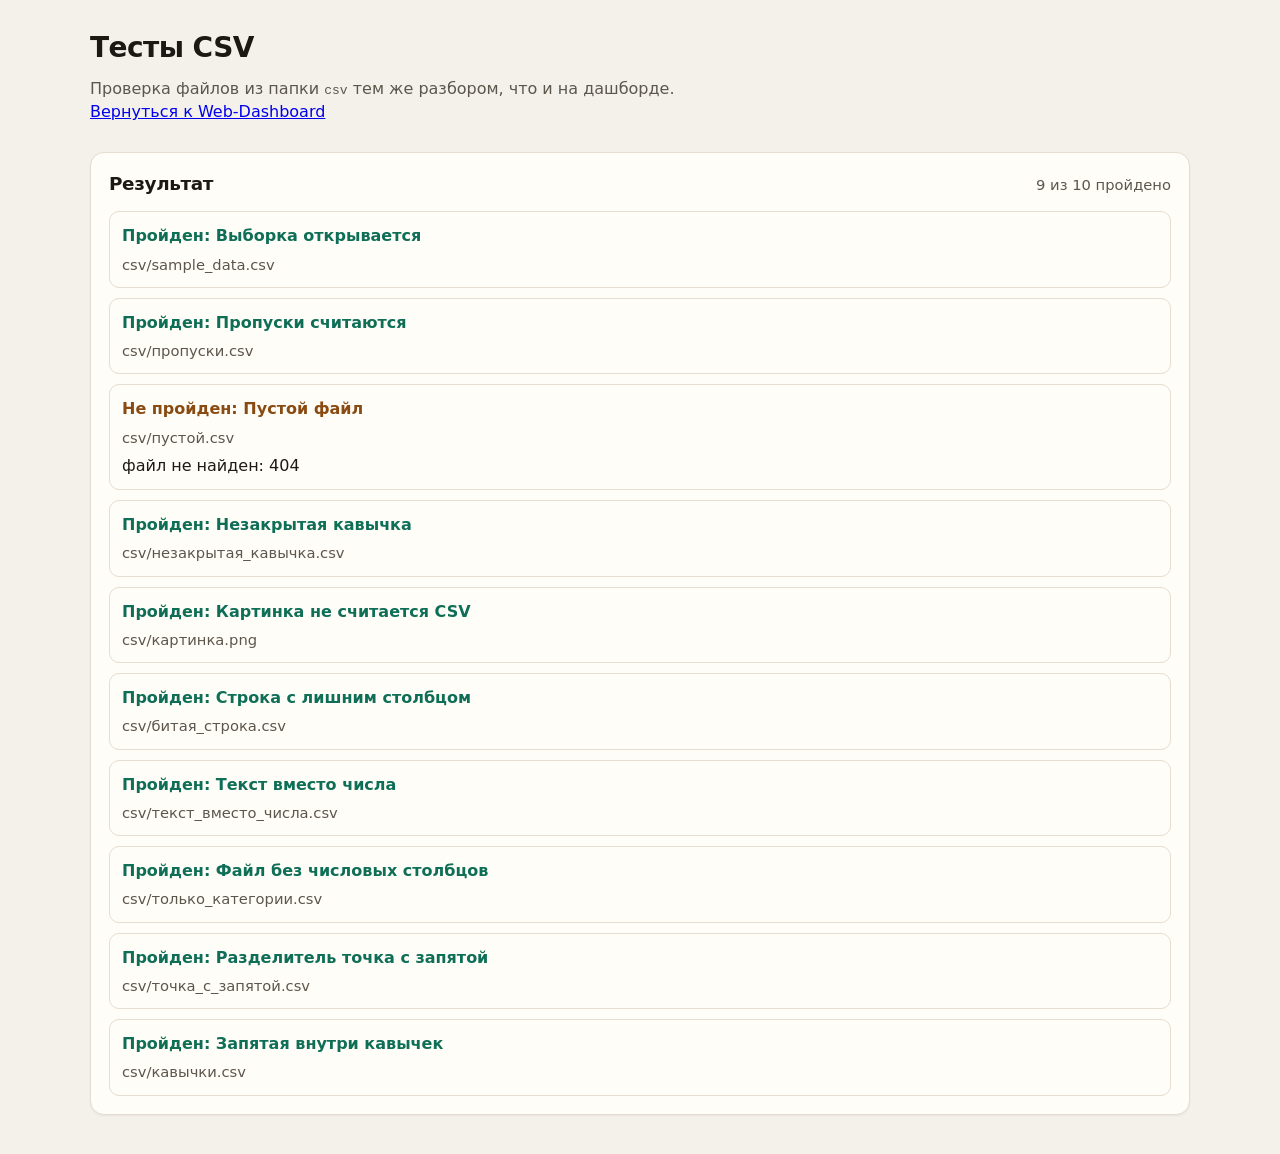
==== tests.html @ 311c21a6 "Check the CSV fixtures in the browser. The test page runs the same parser as the dashboard against e" ====
<!DOCTYPE html>
<html lang="ru">
<head>
  <meta charset="UTF-8">
  <meta name="viewport" content="width=device-width, initial-scale=1">
  <title>Тесты CSV</title>
  <link rel="stylesheet" href="styles.css">
</head>
<body>
  <header>
    <h1>Тесты CSV</h1>
    <p class="lede">Проверка файлов из папки <code>csv</code> тем же разбором, что и на дашборде. <a href="index.html">Вернуться к Web-Dashboard</a></p>
  </header>
  <main>
    <section aria-labelledby="tests-title">
      <div class="section-head">
        <h2 id="tests-title">Результат</h2>
        <p class="hint" id="summary">Запуск…</p>
      </div>
      <ul class="test-list" id="results"></ul>
    </section>
  </main>
  <script src="script.js"></script>
  <script src="tests.js"></script>
</body>
</html>
---- styles.css ----
:root {
  --bg: #f4f1ea;
  --surface: #fffdf8;
  --ink: #1c1915;
  --muted: #5c564c;
  --line: #e4ddd0;
  --accent: #0f6e56;
  --accent-soft: #e5f4ef;
  --warn: #8a4b12;
  --shadow: 0 1px 2px rgba(28, 25, 21, 0.06);
}

* {
  box-sizing: border-box;
}

body {
  margin: 0;
  min-height: 100vh;
  font-family: "Segoe UI", system-ui, sans-serif;
  color: var(--ink);
  background: var(--bg);
  line-height: 1.45;
}

header,
main {
  width: min(1100px, calc(100% - 32px));
  margin-inline: auto;
}

header {
  padding: 28px 0 8px;
}

h1,
h2 {
  margin: 0;
  font-weight: 650;
  letter-spacing: -0.02em;
}

h1 {
  font-size: 1.75rem;
}

h2 {
  font-size: 1.15rem;
}

.lede,
.hint,
.empty {
  color: var(--muted);
}

.lede {
  max-width: 62ch;
  margin: 8px 0 0;
}

main {
  display: grid;
  gap: 16px;
  padding: 20px 0 40px;
}

section {
  min-width: 0;
  background: var(--surface);
  border: 1px solid var(--line);
  border-radius: 14px;
  box-shadow: var(--shadow);
  padding: 18px;
}

.section-head {
  display: flex;
  justify-content: space-between;
  gap: 12px;
  align-items: baseline;
  margin-bottom: 14px;
}

.hint {
  margin: 0;
  font-size: 0.92rem;
}

.dropzone {
  display: flex;
  flex-direction: column;
  align-items: center;
  gap: 4px;
  border: 1.5px dashed #b7c9c1;
  background: var(--accent-soft);
  border-radius: 12px;
  padding: 28px 16px;
  text-align: center;
}

.dropzone strong {
  display: block;
  margin-bottom: 6px;
}

.dropzone.dragover {
  border-color: var(--accent);
  background: #d7efe6;
}

.file-name {
  margin: 12px 0 0;
}

.file-name:empty {
  display: none;
}

.file-btn {
  display: inline-block;
  margin-top: 12px;
  background: var(--accent);
  color: #fff;
  border-radius: 999px;
  padding: 8px 16px;
  cursor: pointer;
  font-weight: 600;
}

.file-btn input {
  position: absolute;
  width: 1px;
  height: 1px;
  overflow: hidden;
  clip: rect(0 0 0 0);
}

.summary {
  display: grid;
  grid-template-columns: repeat(3, minmax(0, 1fr));
  gap: 10px;
  margin: 0 0 14px;
  padding: 0;
  list-style: none;
}

.summary li {
  background: #f7f4ee;
  border-radius: 10px;
  padding: 10px 12px;
}

.summary span {
  display: block;
  color: var(--muted);
  font-size: 0.82rem;
}

.summary strong {
  font-size: 1.25rem;
}

.table-wrap {
  overflow-x: auto;
  max-width: 100%;
  border: 1px solid var(--line);
  border-radius: 10px;
}

table {
  width: 100%;
  border-collapse: collapse;
  font-size: 0.92rem;
  white-space: nowrap;
}

th,
td {
  padding: 8px 12px;
  text-align: left;
  border-bottom: 1px solid var(--line);
}

th {
  background: #f7f4ee;
  font-weight: 650;
}

.columns,
.stats,
.charts {
  display: grid;
  gap: 10px;
}

.columns {
  margin: 0;
  padding: 0;
  list-style: none;
}

.pill {
  display: inline-block;
  margin-left: 8px;
  padding: 1px 8px;
  border-radius: 999px;
  background: var(--accent-soft);
  color: var(--accent);
  font-size: 0.78rem;
  font-weight: 650;
}

.error {
  display: none;
  margin-top: 12px;
  padding: 10px 12px;
  border-radius: 10px;
  background: #fff4e8;
  color: var(--warn);
}

.error.visible {
  display: block;
}

.test-list {
  margin: 0;
  padding: 0;
  list-style: none;
  display: grid;
  gap: 10px;
}

.test-list li {
  padding: 12px;
  border: 1px solid var(--line);
  border-radius: 10px;
}

.test-list .title {
  font-weight: 650;
}

.pass .title {
  color: var(--accent);
}

.fail .title {
  color: var(--warn);
}

.test-list p {
  margin: 6px 0 0;
}

@media (max-width: 720px) {
  header,
  main {
    width: min(1100px, calc(100% - 20px));
  }

  .summary,
  .stats,
  .charts {
    grid-template-columns: 1fr;
  }

  .section-head {
    flex-direction: column;
  }
}
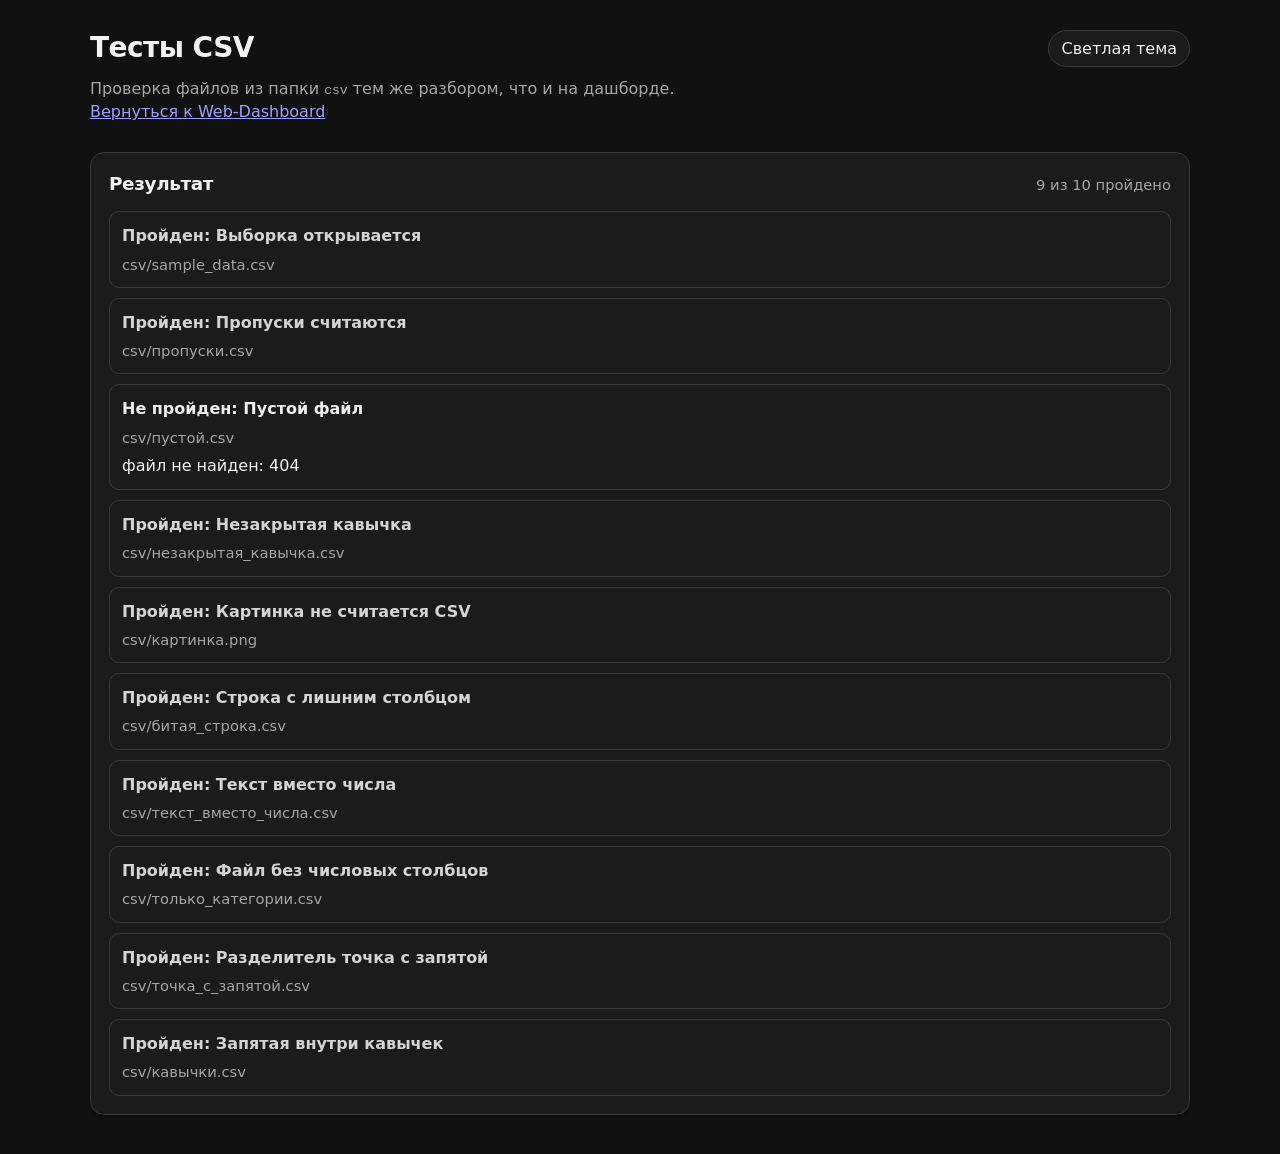
==== commit 2b694582: "add dark theme" ====
--- a/tests.html
+++ b/tests.html
@@ -4,11 +4,17 @@
   <meta charset="UTF-8">
   <meta name="viewport" content="width=device-width, initial-scale=1">
   <title>Тесты CSV</title>
+  <script>
+    document.documentElement.dataset.theme = localStorage.getItem("theme") || "dark";
+  </script>
   <link rel="stylesheet" href="styles.css">
 </head>
 <body>
   <header>
-    <h1>Тесты CSV</h1>
+    <div class="header-bar">
+      <h1>Тесты CSV</h1>
+      <button type="button" id="theme-toggle" class="theme-toggle">Светлая тема</button>
+    </div>
     <p class="lede">Проверка файлов из папки <code>csv</code> тем же разбором, что и на дашборде. <a href="index.html">Вернуться к Web-Dashboard</a></p>
   </header>
   <main>
--- a/styles.css
+++ b/styles.css
@@ -1,13 +1,45 @@
 :root {
-  --bg: #f4f1ea;
-  --surface: #fffdf8;
-  --ink: #1c1915;
-  --muted: #5c564c;
-  --line: #e4ddd0;
-  --accent: #0f6e56;
-  --accent-soft: #e5f4ef;
-  --warn: #8a4b12;
-  --shadow: 0 1px 2px rgba(28, 25, 21, 0.06);
+  --bg: #e8e8e8;
+  --surface: #f7f7f7;
+  --ink: #1a1a1a;
+  --muted: #5a5a5a;
+  --line: #cfcfcf;
+  --accent: #4a4a4a;
+  --accent-soft: #e4e4e4;
+  --warn: #2b2b2b;
+  --warn-bg: #dedede;
+  --surface-muted: #efefef;
+  --file-bg: #0f6e56;
+  --file-ink: #fff;
+  --file-zone: #e5f4ef;
+  --file-border: #b7c9c1;
+  --file-zone-hover: #d7efe6;
+  --chart-fill: rgba(15, 110, 86, 0.75);
+  --chart-border: #0f6e56;
+  --shadow: 0 1px 2px rgba(0, 0, 0, 0.08);
+  color-scheme: light;
+}
+
+[data-theme="dark"] {
+  --bg: #111111;
+  --surface: #1b1b1b;
+  --ink: #f2f2f2;
+  --muted: #a6a6a6;
+  --line: #3a3a3a;
+  --accent: #d4d4d4;
+  --accent-soft: #2a2a2a;
+  --warn: #eeeeee;
+  --warn-bg: #2a2a2a;
+  --surface-muted: #242424;
+  --file-bg: #3dbe9a;
+  --file-ink: #10211c;
+  --file-zone: #17332d;
+  --file-border: #3f6f62;
+  --file-zone-hover: #24443c;
+  --chart-fill: rgba(61, 190, 154, 0.8);
+  --chart-border: #3dbe9a;
+  --shadow: 0 1px 2px rgba(0, 0, 0, 0.4);
+  color-scheme: dark;
 }
 
 * {
@@ -31,6 +63,34 @@
 
 header {
   padding: 28px 0 8px;
+}
+
+.header-bar {
+  display: flex;
+  justify-content: space-between;
+  align-items: center;
+  flex-wrap: wrap;
+  gap: 12px;
+}
+
+.theme-toggle {
+  border: 1px solid var(--line);
+  background: var(--surface);
+  color: var(--ink);
+  border-radius: 999px;
+  padding: 6px 12px;
+  font: inherit;
+  cursor: pointer;
+  white-space: nowrap;
+}
+
+.theme-toggle:hover {
+  border-color: var(--accent);
+}
+
+.theme-toggle:focus-visible {
+  outline: 2px solid var(--accent);
+  outline-offset: 2px;
 }
 
 h1,
@@ -92,8 +152,8 @@
   flex-direction: column;
   align-items: center;
   gap: 4px;
-  border: 1.5px dashed #b7c9c1;
-  background: var(--accent-soft);
+  border: 1.5px dashed var(--file-border);
+  background: var(--file-zone);
   border-radius: 12px;
   padding: 28px 16px;
   text-align: center;
@@ -105,8 +165,8 @@
 }
 
 .dropzone.dragover {
-  border-color: var(--accent);
-  background: #d7efe6;
+  border-color: var(--file-bg);
+  background: var(--file-zone-hover);
 }
 
 .file-name {
@@ -114,18 +174,42 @@
 }
 
 .file-name:empty {
+  display: none;
+}
+
+.filters {
+  display: grid;
+  grid-template-columns: repeat(2, minmax(0, 1fr));
+  gap: 12px;
+  margin-top: 14px;
+}
+
+.filters[hidden] {
+  display: none;
+}
+
+#filter-note {
+  margin: 10px 0 0;
+}
+
+#filter-note:empty {
   display: none;
 }
 
 .file-btn {
   display: inline-block;
   margin-top: 12px;
-  background: var(--accent);
-  color: #fff;
+  background: var(--file-bg);
+  color: var(--file-ink);
   border-radius: 999px;
   padding: 8px 16px;
   cursor: pointer;
   font-weight: 600;
+}
+
+.file-btn:focus-within {
+  outline: 2px solid var(--file-bg);
+  outline-offset: 2px;
 }
 
 .file-btn input {
@@ -146,7 +230,7 @@
 }
 
 .summary li {
-  background: #f7f4ee;
+  background: var(--surface-muted);
   border-radius: 10px;
   padding: 10px 12px;
 }
@@ -183,7 +267,7 @@
 }
 
 th {
-  background: #f7f4ee;
+  background: var(--surface-muted);
   font-weight: 650;
 }
 
@@ -211,12 +295,96 @@
   font-weight: 650;
 }
 
+.stats {
+  grid-template-columns: repeat(auto-fit, minmax(240px, 1fr));
+}
+
+.charts {
+  grid-template-columns: repeat(auto-fit, minmax(280px, 1fr));
+  min-width: 0;
+}
+
+.chart-frame {
+  position: relative;
+  width: 100%;
+  max-width: 100%;
+  height: 260px;
+  overflow: hidden;
+}
+
+.stats-group {
+  grid-column: 1 / -1;
+  margin: 8px 0 0;
+  font-size: 1rem;
+}
+
+.stats h3 {
+  margin: 0 0 8px;
+  font-size: 1rem;
+}
+
+.metric {
+  display: flex;
+  justify-content: space-between;
+  gap: 8px;
+  margin: 0;
+  padding: 3px 0;
+}
+
+.metric dt {
+  color: var(--muted);
+}
+
+.metric dd {
+  margin: 0;
+  font-variant-numeric: tabular-nums;
+}
+
+.top-list {
+  margin: 8px 0 0;
+  padding-left: 1.2rem;
+}
+
+article,
+.chart-card {
+  border: 1px solid var(--line);
+  border-radius: 10px;
+  padding: 12px;
+  min-height: 120px;
+}
+
+.chart-card {
+  min-width: 0;
+  min-height: 220px;
+  overflow: hidden;
+}
+
+label {
+  display: block;
+  margin-bottom: 8px;
+  font-size: 0.88rem;
+  color: var(--muted);
+}
+
+select {
+  display: block;
+  width: 100%;
+  margin: 6px 0 0;
+  max-width: 100%;
+  font: inherit;
+  color: var(--ink);
+  background: var(--surface);
+  border: 1px solid var(--line);
+  border-radius: 8px;
+  padding: 6px 8px;
+}
+
 .error {
   display: none;
   margin-top: 12px;
   padding: 10px 12px;
   border-radius: 10px;
-  background: #fff4e8;
+  background: var(--warn-bg);
   color: var(--warn);
 }
 
@@ -262,7 +430,8 @@
 
   .summary,
   .stats,
-  .charts {
+  .charts,
+  .filters {
     grid-template-columns: 1fr;
   }
 
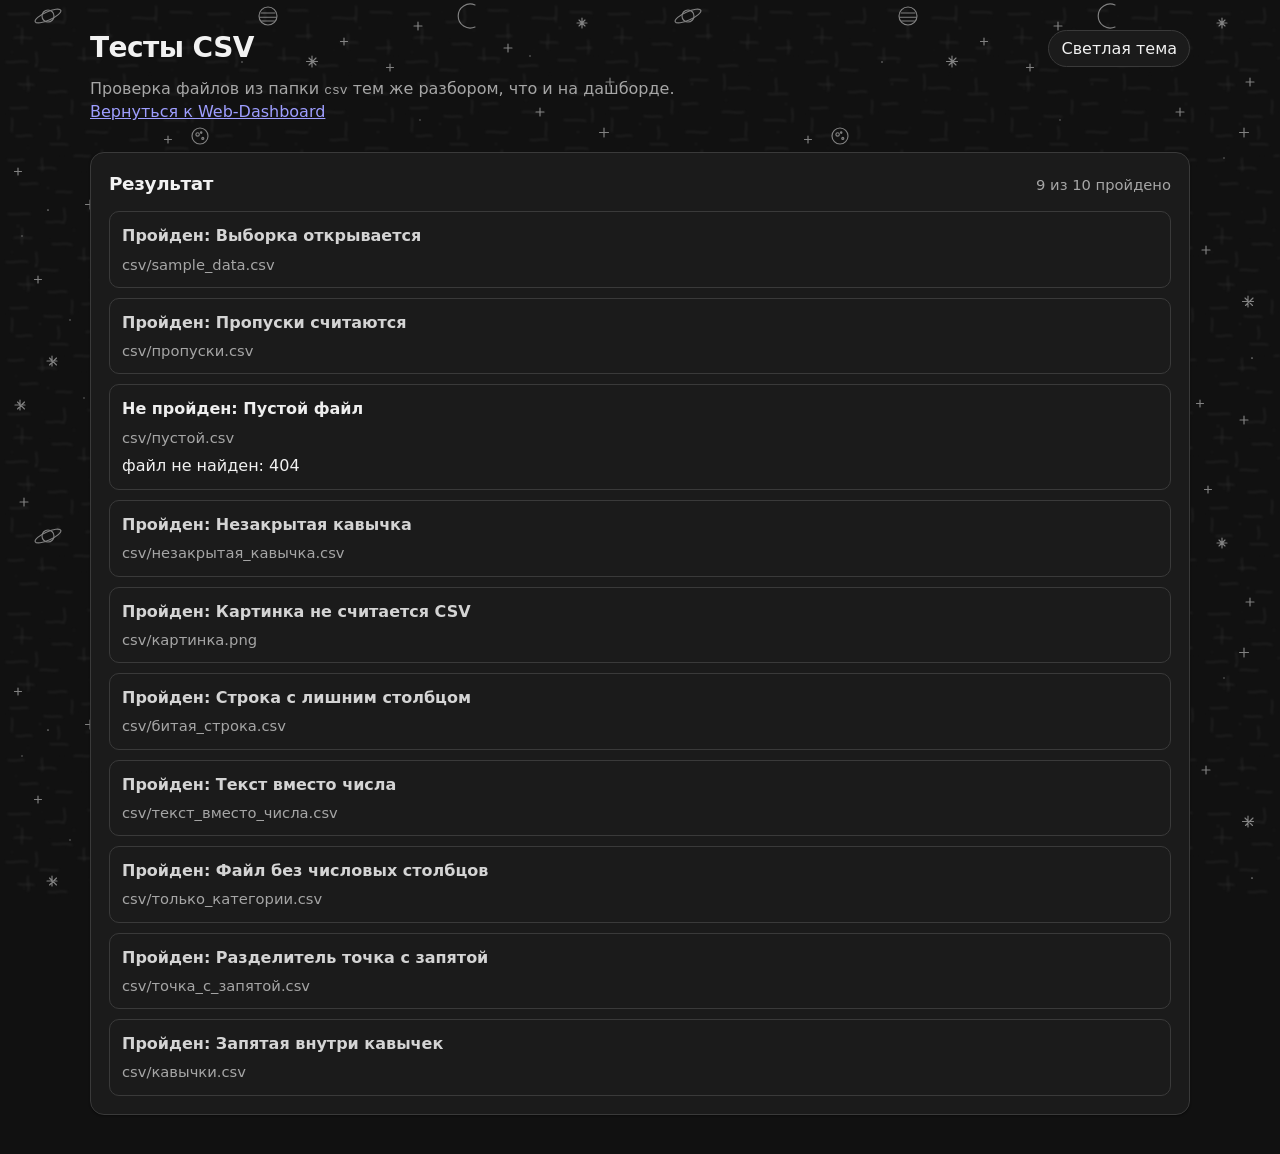
==== commit 0643698a: "add starrly sky" ====
--- a/tests.html
+++ b/tests.html
@@ -10,6 +10,10 @@
   <link rel="stylesheet" href="styles.css">
 </head>
 <body>
+  <div class="backdrop" aria-hidden="true">
+    <div class="paper"></div>
+    <div class="sky"></div>
+  </div>
   <header>
     <div class="header-bar">
       <h1>Тесты CSV</h1>
--- a/styles.css
+++ b/styles.css
@@ -55,6 +55,51 @@
   line-height: 1.45;
 }
 
+.backdrop {
+  position: fixed;
+  inset: 0;
+  z-index: 0;
+  pointer-events: none;
+}
+
+.paper,
+.sky {
+  position: absolute;
+  inset: 0;
+}
+
+.paper {
+  background-image: url("img/paper.svg");
+  background-size: 200px 200px;
+  mix-blend-mode: multiply;
+  opacity: 0.7;
+  filter: blur(0.8px);
+}
+
+[data-theme="dark"] .paper {
+  filter: invert(1) blur(0.8px);
+  mix-blend-mode: screen;
+  opacity: 0.42;
+}
+
+.sky {
+  background-color: var(--ink);
+  opacity: 0.5;
+  filter: blur(0.3px);
+  -webkit-mask-image: url("img/sky.svg");
+  mask-image: url("img/sky.svg");
+  -webkit-mask-size: 640px 520px;
+  mask-size: 640px 520px;
+  -webkit-mask-repeat: repeat;
+  mask-repeat: repeat;
+}
+
+body > header,
+body > main {
+  position: relative;
+  z-index: 1;
+}
+
 header,
 main {
   width: min(1100px, calc(100% - 32px));
